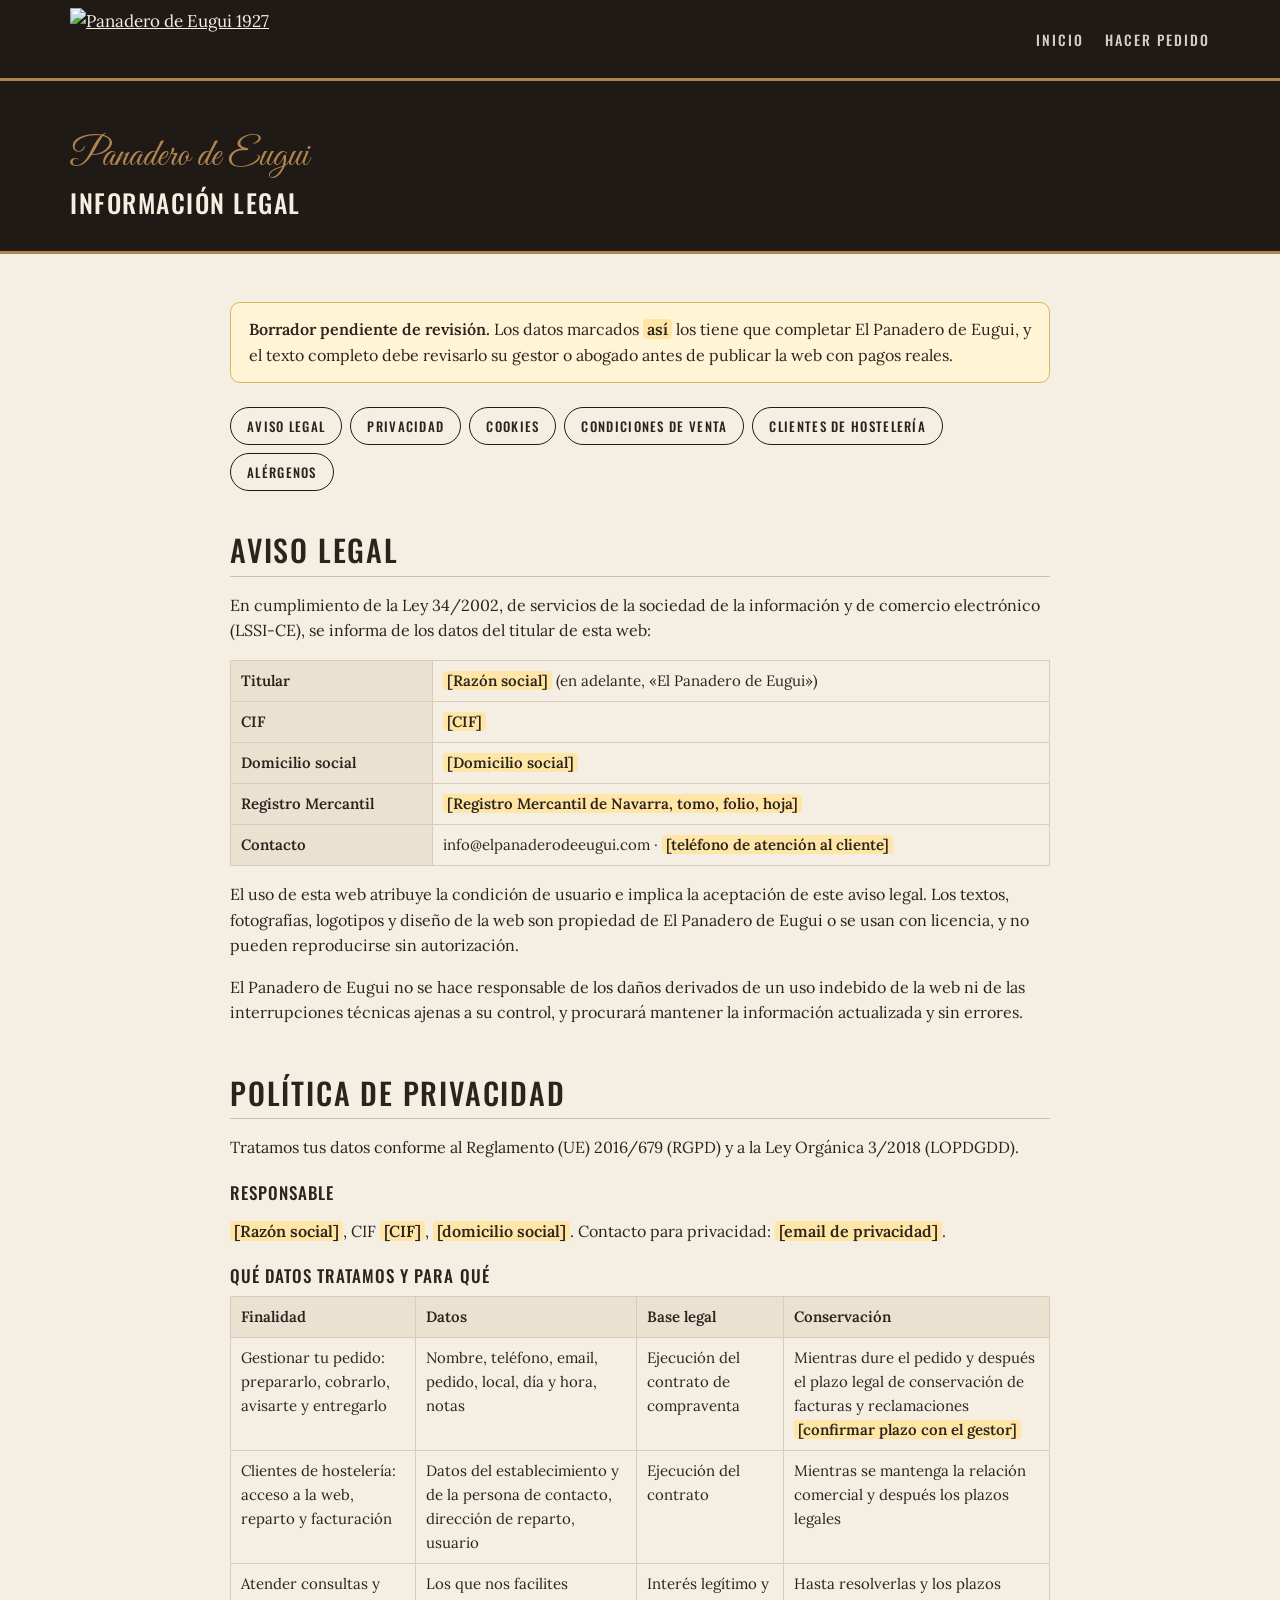
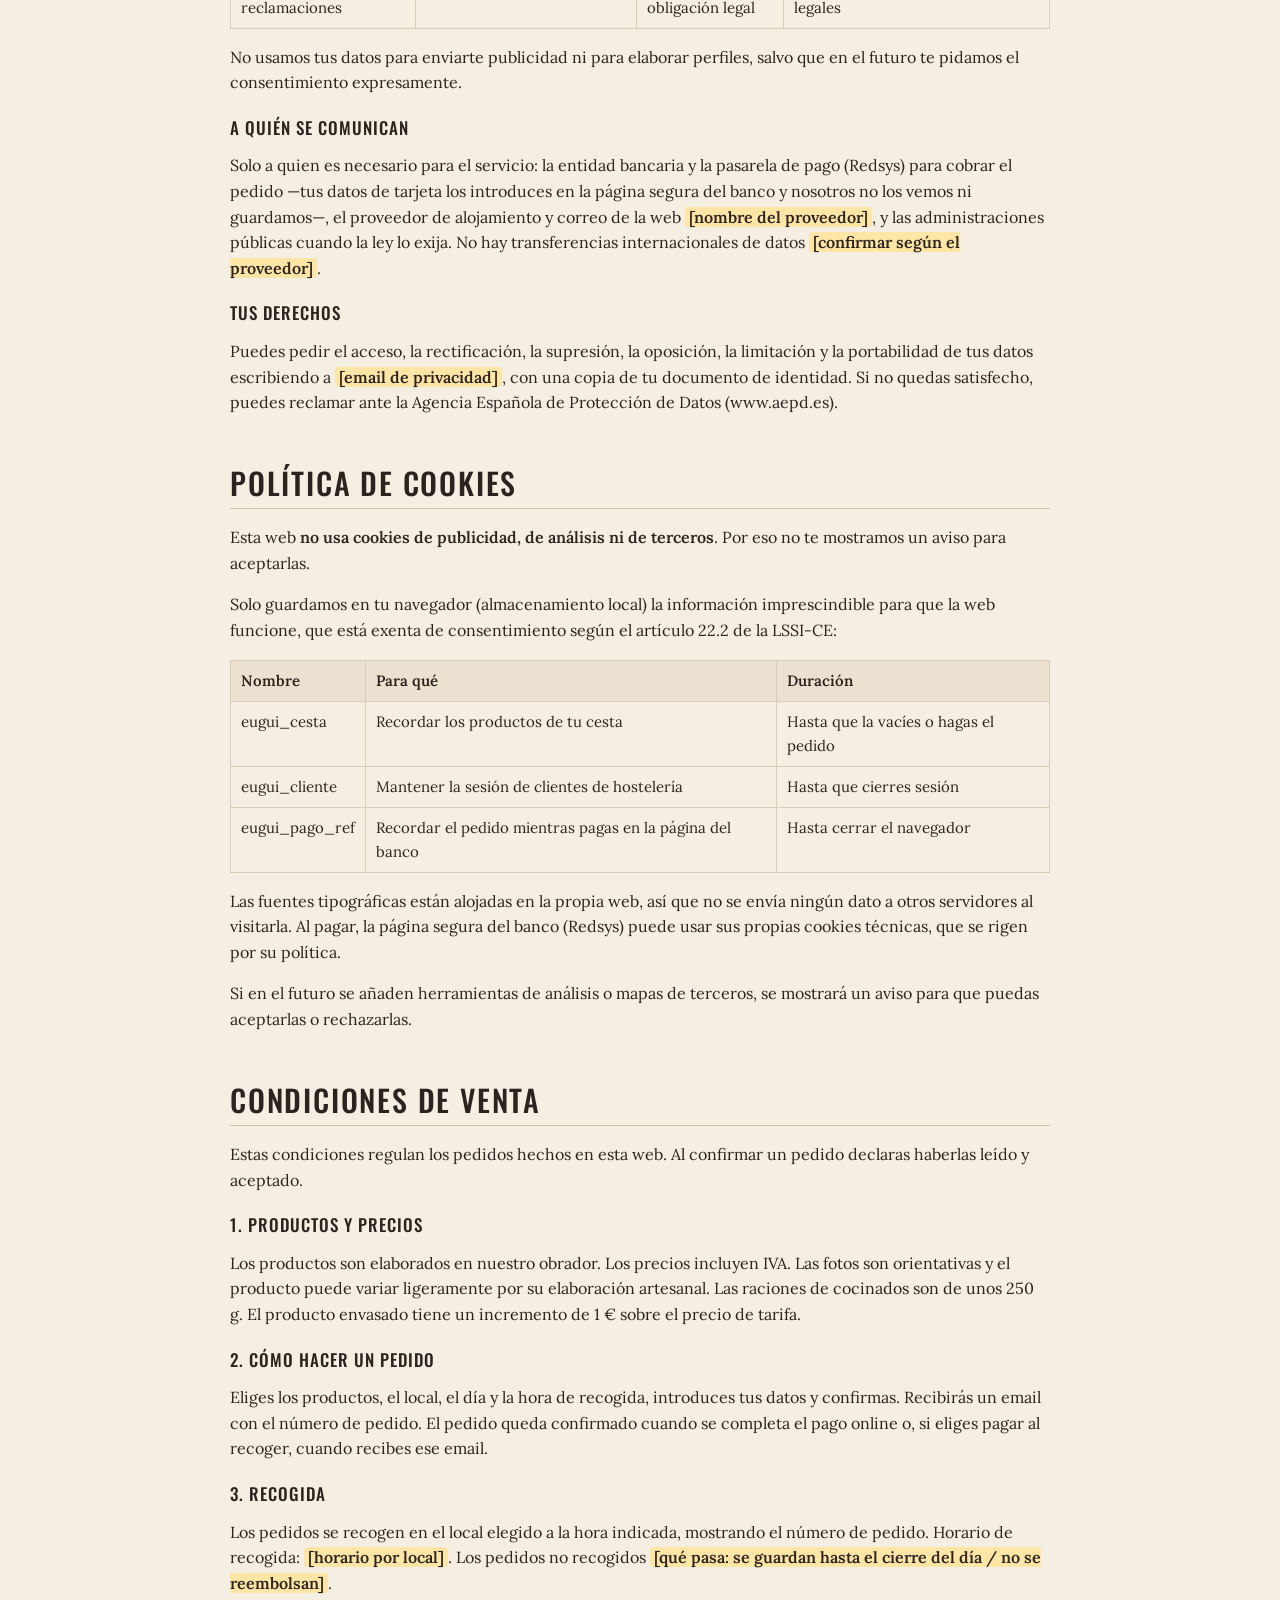
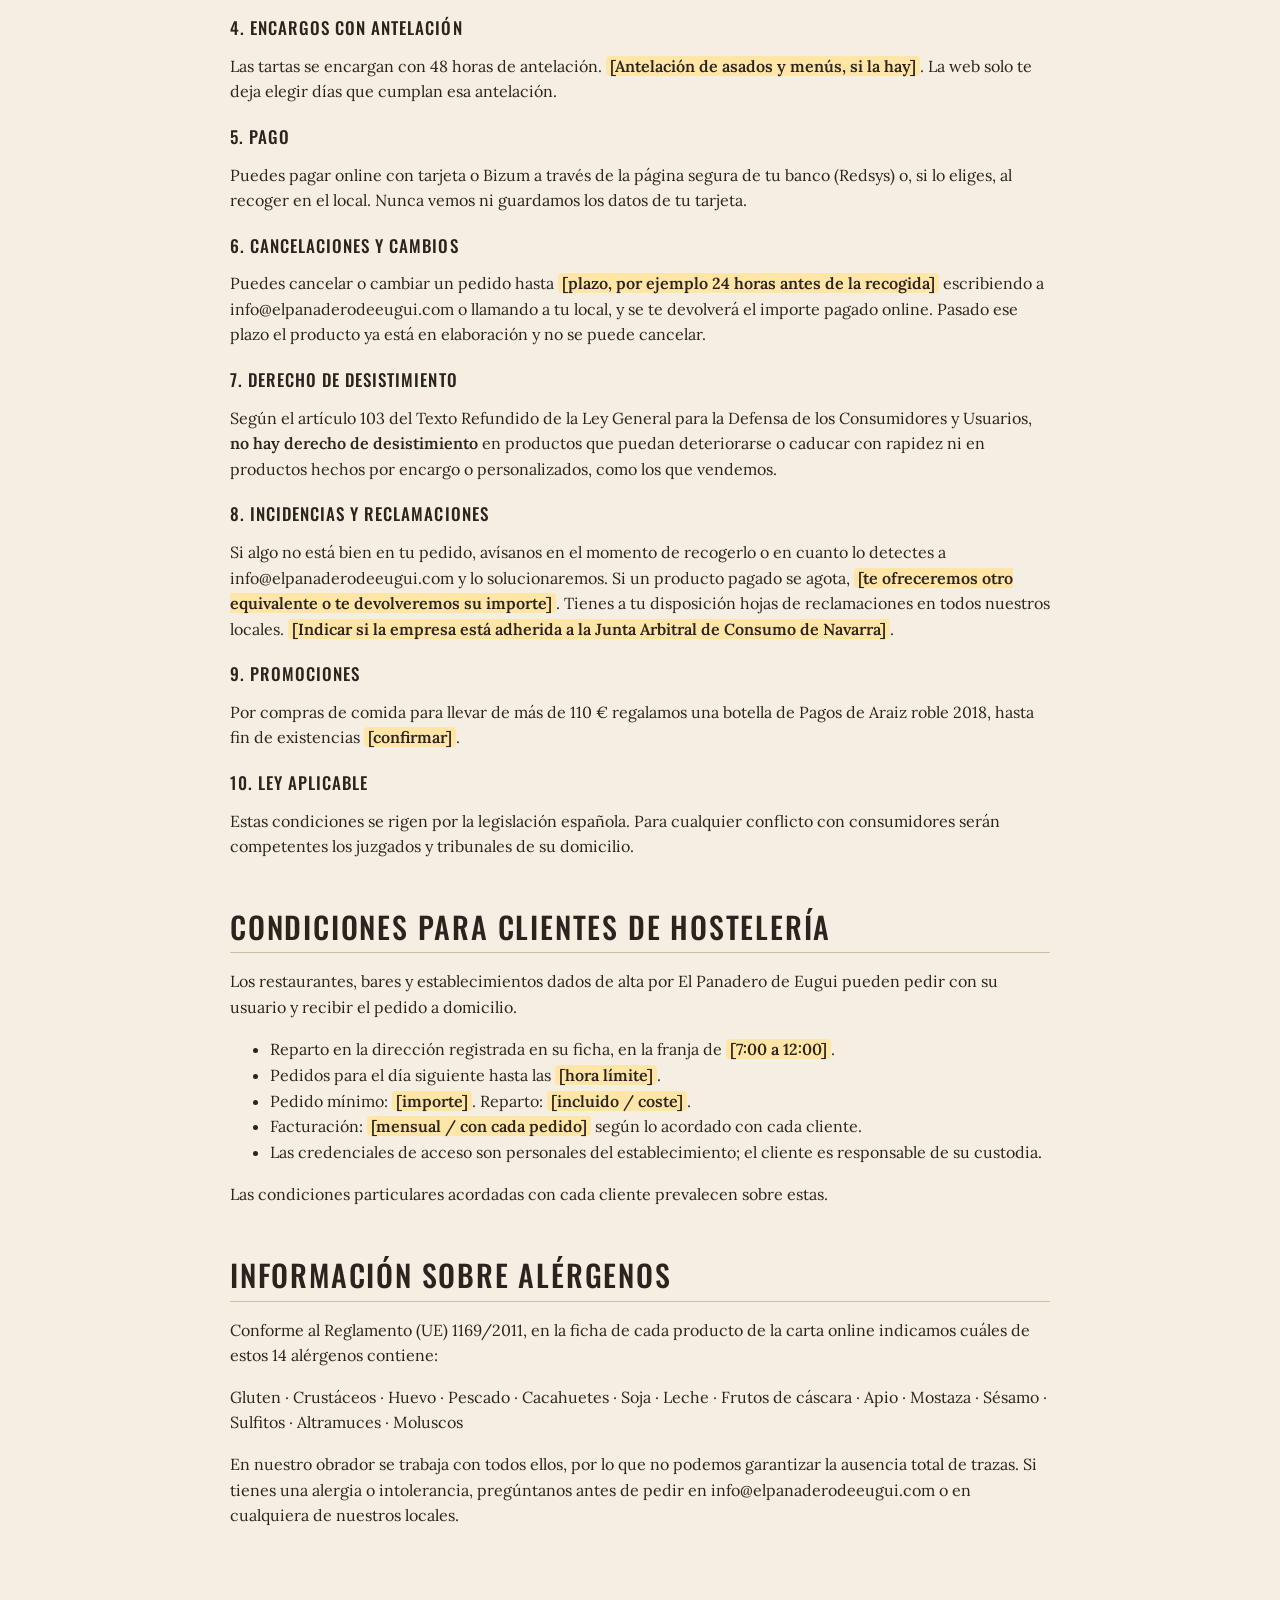
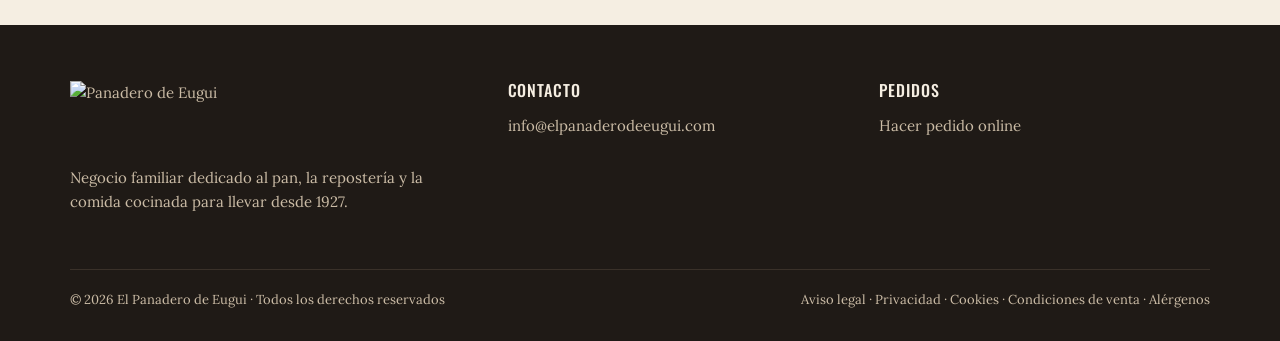
==== legal.html @ a1040582 "Add files via upload" ====
<!doctype html>
<html lang="es">
<head>
<meta charset="utf-8">
<meta name="viewport" content="width=device-width,initial-scale=1">
<title>Información legal · Panadero de Eugui</title>
<meta name="description" content="Pan de masa madre, repostería, cafetería y comida para llevar en Pamplona y Huarte. Haz tu pedido online para recoger en tienda o a domicilio.">
<link rel="stylesheet" href="fuentes.css?v=20261023b">
<style>
:root{
  --negro:#1f1a16; --negro-2:#2a231d; --oro:#b08551; --oro-osc:#8a6436;
  --papel:#f5eee2; --papel-2:#ebe1d0; --texto:#2b241e; --texto-suave:#5e5248;
  --blanco:#fffdf9; --ok:#3f6b3a; --radio:10px;
  --sombra:0 10px 30px rgba(31,26,22,.18);
}
*{box-sizing:border-box}
html{scroll-behavior:smooth}
html,body{overflow-x:clip}
body{margin:0;background:var(--papel);color:var(--texto);font:17px/1.6 Lora,Georgia,serif}
img{max-width:100%;display:block}
a{color:inherit}
h1,h2,h3{font-family:Oswald,Arial Narrow,sans-serif;font-weight:500;letter-spacing:.06em;text-transform:uppercase;line-height:1.15;margin:0 0 .4em}
.script{font-family:"Great Vibes",cursive;text-transform:none;letter-spacing:0;font-weight:400;color:var(--oro)}
.wrap{max-width:1180px;margin:0 auto;padding:0 20px}
.skip{position:absolute;left:-999px;top:0;background:var(--oro);color:#fff;padding:10px 16px;z-index:999}
.skip:focus{left:10px;top:10px}
:focus-visible{outline:3px solid var(--oro);outline-offset:3px}
.btn{display:inline-flex;align-items:center;justify-content:center;gap:.5em;border:0;cursor:pointer;font:500 15px/1 Oswald,sans-serif;letter-spacing:.12em;text-transform:uppercase;padding:16px 26px;border-radius:999px;background:var(--oro);color:#fff;text-decoration:none;transition:background .2s,transform .2s}
.btn:hover{background:var(--oro-osc);transform:translateY(-1px)}
.btn.sec{background:transparent;color:inherit;box-shadow:inset 0 0 0 2px currentColor}
.btn.sec:hover{background:rgba(255,255,255,.08)}
.btn.osc{background:var(--negro)}
.btn[disabled]{opacity:.45;cursor:not-allowed;transform:none}

/* Cabecera */
header.top{position:sticky;top:0;z-index:50;background:var(--negro);color:var(--papel);border-bottom:3px solid var(--oro)}
.top .wrap{display:flex;align-items:center;gap:20px;height:78px}
.logo img{height:62px;width:auto}
nav.menu{display:flex;gap:22px;margin-left:auto}
nav.menu a{font:500 14px Oswald,sans-serif;letter-spacing:.14em;text-transform:uppercase;text-decoration:none;opacity:.85}
nav.menu a:hover{opacity:1;color:var(--oro)}
.carrito-btn{position:relative;background:none;border:2px solid var(--oro);color:var(--papel);border-radius:999px;padding:9px 16px;font:500 14px Oswald,sans-serif;letter-spacing:.1em;cursor:pointer;display:flex;gap:8px;align-items:center}
.carrito-btn .n{background:var(--oro);color:#fff;border-radius:999px;min-width:22px;height:22px;display:inline-grid;place-items:center;font-size:12px}
.hamb{display:none;background:none;border:0;color:var(--papel);font-size:28px;cursor:pointer}

/* Hero */
.hero{position:relative;min-height:min(86vh,720px);display:grid;align-items:center;color:var(--blanco);overflow:hidden}
.hero>img{position:absolute;inset:0;width:100%;height:100%;object-fit:cover}
.hero:after{content:"";position:absolute;inset:0;background:linear-gradient(90deg,rgba(20,16,13,.85) 0%,rgba(20,16,13,.55) 55%,rgba(20,16,13,.2) 100%)}
.hero .wrap{position:relative;z-index:1;padding-top:60px;padding-bottom:60px}
.hero .script{font-size:clamp(34px,5vw,56px);display:block;margin-bottom:6px}
.hero h1{font-size:clamp(40px,7vw,86px);font-weight:600;max-width:11ch;letter-spacing:.03em}
.hero p{max-width:520px;font-size:19px;margin:0 0 28px;color:#efe6d8}
.hero .ctas{display:flex;flex-wrap:wrap;gap:14px}
.hero .sello{display:flex;gap:26px;margin-top:38px;font:500 13px Oswald,sans-serif;letter-spacing:.14em;text-transform:uppercase;color:#e6d7c1;flex-wrap:wrap}
.hero .sello span:before{content:"✦ ";color:var(--oro)}

/* Accesos tipo Coffing */
.accesos{margin-top:-70px;position:relative;z-index:2}
.accesos .grid{display:grid;grid-template-columns:repeat(3,1fr);gap:14px}
.acceso{background:var(--blanco);border-radius:var(--radio);box-shadow:var(--sombra);display:flex;align-items:center;gap:16px;padding:14px 20px 14px 14px;text-decoration:none;border:0;cursor:pointer;text-align:left;font:inherit;color:inherit;transition:transform .2s}
.acceso:hover{transform:translateY(-3px)}
.acceso img{width:72px;height:72px;border-radius:8px;object-fit:cover}
.acceso b{display:block;font:500 17px Oswald,sans-serif;letter-spacing:.08em;text-transform:uppercase}
.acceso small{color:var(--texto-suave);font-size:14px}
.acceso .fl{margin-left:auto;font-size:22px;color:var(--oro)}

section{padding:90px 0}
.titulo{text-align:center;margin-bottom:46px}
.titulo .script{font-size:42px;display:block;line-height:1}
.titulo h2{font-size:clamp(28px,4vw,44px)}
.titulo p{max-width:640px;margin:8px auto 0;color:var(--texto-suave)}
.adorno{width:120px;height:14px;margin:10px auto 0;background:radial-gradient(circle,var(--oro) 3px,transparent 4px) center/14px 14px no-repeat,linear-gradient(var(--oro),var(--oro)) left center/48px 1px no-repeat,linear-gradient(var(--oro),var(--oro)) right center/48px 1px no-repeat}

/* Cómo funciona */
.pasos{display:grid;grid-template-columns:repeat(4,1fr);gap:22px;counter-reset:p}
.paso{background:var(--blanco);border-radius:var(--radio);padding:26px;border-top:4px solid var(--oro)}
.paso:before{counter-increment:p;content:counter(p);font:600 42px Oswald;color:var(--oro);display:block;line-height:1;margin-bottom:8px}
.paso h3{font-size:18px}
.paso p{margin:0;color:var(--texto-suave);font-size:15px}

/* Secciones de producto */
.bloques{display:grid;grid-template-columns:repeat(4,1fr);gap:18px}
.bloque{position:relative;border-radius:var(--radio);overflow:hidden;aspect-ratio:3/4;color:#fff;text-decoration:none;background:#000;cursor:pointer;border:0;padding:0;font:inherit;text-align:left}
.bloque img{width:100%;height:100%;object-fit:cover;transition:transform .5s,opacity .3s;opacity:.85}
.bloque:hover img{transform:scale(1.05);opacity:.7}
.bloque div{position:absolute;inset:auto 0 0 0;padding:22px;background:linear-gradient(transparent,rgba(0,0,0,.8))}
.bloque h3{font-size:22px;margin:0}
.bloque p{margin:4px 0 10px;font-size:14px;color:#eadfcd}
.bloque span{font:500 13px Oswald;letter-spacing:.14em;text-transform:uppercase;color:var(--oro)}

/* Historia */
.historia{background:var(--negro);color:var(--papel)}
.historia .wrap{display:grid;grid-template-columns:1fr 1fr;gap:60px;align-items:center}
.historia img{border-radius:var(--radio);box-shadow:var(--sombra)}
.historia p{color:#d9cdbb}
.historia .script{font-size:44px}

/* Catálogo destacado */
.destacados{display:grid;grid-template-columns:repeat(4,1fr);gap:18px}
.prod{background:var(--blanco);border-radius:var(--radio);overflow:hidden;display:flex;flex-direction:column;box-shadow:0 2px 10px rgba(0,0,0,.05)}
.prod img{aspect-ratio:1;object-fit:cover;width:100%}
.prod .c{padding:16px;display:flex;flex-direction:column;gap:6px;flex:1}
.prod h3{font-size:16px;margin:0}
.prod p{margin:0;font-size:14px;color:var(--texto-suave);flex:1}
.prod .pie{display:flex;align-items:center;justify-content:space-between;margin-top:8px}
.precio{font:600 19px Oswald;color:var(--oro-osc)}
.add{background:var(--negro);color:#fff;border:0;border-radius:999px;padding:9px 16px;font:500 13px Oswald;letter-spacing:.1em;text-transform:uppercase;cursor:pointer}
.add:hover{background:var(--oro)}

/* Locales */
.locales{background:var(--papel-2)}
.locs{display:grid;grid-template-columns:repeat(auto-fit,minmax(200px,1fr));gap:18px}
.loc{background:var(--blanco);border-radius:var(--radio);overflow:hidden}
.loc img{aspect-ratio:3/2;object-fit:cover;width:100%}
.loc .c{padding:18px}
.loc h3{font-size:18px;margin-bottom:4px}
.loc p{margin:0 0 4px;font-size:15px;color:var(--texto-suave)}

/* Insta */
.insta{display:grid;grid-template-columns:repeat(6,1fr);gap:6px}
.insta img{aspect-ratio:1;object-fit:cover;width:100%}

/* Bono */
.bono{background:linear-gradient(rgba(31,26,22,.78),rgba(31,26,22,.78)),var(--bg) center/cover;color:var(--papel);text-align:center}
.bono .script{font-size:46px}
.bono p{max-width:560px;margin:0 auto 26px;color:#e6d9c5}

footer{background:var(--negro);color:#cbbca6;padding:56px 0 30px;font-size:15px}
footer .wrap{display:grid;grid-template-columns:1.2fr 1fr 1fr;gap:40px}
footer h3{color:var(--papel);font-size:16px}
footer a{text-decoration:none}
footer a:hover{color:var(--oro)}
footer .legal{grid-column:1/-1;border-top:1px solid #3a3129;padding-top:20px;font-size:13px;display:flex;justify-content:space-between;flex-wrap:wrap;gap:10px}

/* ===== Tienda (flujo de pedido) ===== */
.capa{position:fixed;inset:0;background:rgba(15,12,10,.6);z-index:80;display:none;align-items:center;justify-content:center;padding:16px}
.capa.on{display:flex}
.modal{background:var(--papel);border-radius:14px;max-width:620px;width:100%;max-height:92vh;overflow:auto;padding:34px;position:relative;box-shadow:var(--sombra)}
.modal h2{font-size:24px}
.cerrar{position:absolute;top:14px;right:14px;background:none;border:0;font-size:28px;cursor:pointer;color:var(--texto);width:44px;height:44px}
.servicios{display:grid;grid-template-columns:1fr 1fr;gap:12px;margin-top:18px}
.serv{background:var(--negro);color:var(--papel);border:0;border-radius:10px;padding:22px 14px;cursor:pointer;font:500 16px Oswald;letter-spacing:.06em;text-align:center}
.serv .ico{font-size:28px;display:block;margin-bottom:6px}
.serv small{display:block;font:400 13px Lora;color:#cdbfa9;margin-top:4px;letter-spacing:0}
.serv:hover,.serv[aria-pressed=true]{background:var(--oro)}
.lista-locales{display:grid;gap:10px;margin-top:16px}
.opt{display:flex;gap:14px;align-items:center;background:var(--blanco);border:2px solid transparent;border-radius:10px;padding:10px;cursor:pointer;text-align:left;font:inherit;color:inherit}
.opt img{width:64px;height:48px;object-fit:cover;border-radius:6px}
.opt b{font:500 16px Oswald;letter-spacing:.05em}
.opt small{display:block;color:var(--texto-suave)}
.opt[aria-pressed=true],.opt:hover{border-color:var(--oro)}
label{display:block;font:500 13px Oswald;letter-spacing:.1em;text-transform:uppercase;margin:16px 0 6px}
input,select,textarea{width:100%;font:16px Lora,serif;padding:12px 14px;border:1px solid #cdbfa9;border-radius:8px;background:var(--blanco);color:var(--texto)}
.fila{display:grid;grid-template-columns:1fr 1fr;gap:12px}
.horas{display:flex;flex-wrap:wrap;gap:8px;margin-top:6px}
.hora{border:1px solid #cdbfa9;background:var(--blanco);border-radius:999px;padding:8px 14px;cursor:pointer;font:15px Lora}
.hora[aria-pressed=true]{background:var(--negro);color:#fff;border-color:var(--negro)}
.aviso{font-size:14px;color:var(--texto-suave);margin-top:8px}
.err{color:#a3321f;font-size:14px;margin-top:8px;min-height:1em}

/* Página de pedido */
#tienda{display:none;padding:0 0 120px;background:var(--papel)}
body.modo-tienda #tienda{display:block}
body.modo-tienda main.inicio{display:none}
.barra-pedido{background:var(--negro-2);color:var(--papel);padding:14px 0;position:sticky;top:81px;z-index:40}
.barra-pedido .wrap{display:flex;gap:16px;align-items:center;flex-wrap:wrap;font-size:15px}
.barra-pedido b{color:var(--oro);font-weight:600}
.barra-pedido button{margin-left:auto;background:none;border:1px solid var(--oro);color:var(--papel);border-radius:999px;padding:6px 14px;cursor:pointer;font:14px Lora}
.tienda-cab{padding:40px 0 10px}
.tabs{display:flex;gap:8px;overflow-x:auto;padding:10px 0 18px;position:sticky;top:137px;background:var(--papel);z-index:30}
.tab{flex:none;border:1px solid var(--negro);background:transparent;border-radius:999px;padding:10px 18px;font:500 14px Oswald;letter-spacing:.1em;text-transform:uppercase;cursor:pointer;color:var(--negro)}
.tab[aria-selected=true]{background:var(--negro);color:var(--papel)}
.cat-tit{margin:34px 0 16px;font-size:26px;display:flex;align-items:center;gap:14px}
.cat-tit:after{content:"";flex:1;height:1px;background:#cdbfa9}
.lista-prod{display:grid;grid-template-columns:repeat(auto-fill,minmax(250px,1fr));gap:18px}
.cant{display:flex;align-items:center;gap:6px}
.cant button{width:34px;height:34px;border-radius:50%;border:1px solid var(--negro);background:var(--blanco);cursor:pointer;font-size:18px;line-height:1}
.cant span{min-width:22px;text-align:center;font:600 16px Oswald}

/* Carrito */
.panel{position:fixed;top:0;right:0;height:100%;width:min(420px,100%);background:var(--blanco);z-index:90;transform:translateX(105%);transition:transform .3s;display:flex;flex-direction:column;box-shadow:-10px 0 30px rgba(0,0,0,.2)}
.panel.on{transform:none}
.panel header{display:flex;align-items:center;justify-content:space-between;padding:20px 22px;border-bottom:1px solid var(--papel-2)}
.panel header h2{margin:0;font-size:22px}
.items{flex:1;overflow:auto;padding:10px 22px}
.item{display:grid;grid-template-columns:56px 1fr auto;gap:12px;align-items:center;padding:12px 0;border-bottom:1px solid var(--papel-2)}
.item img{width:56px;height:56px;border-radius:8px;object-fit:cover}
.item b{font:500 15px Oswald;letter-spacing:.04em}
.item small{display:block;color:var(--texto-suave)}
.panel footer{background:var(--papel);color:var(--texto);padding:20px 22px;display:block}
.tot{display:flex;justify-content:space-between;margin:4px 0;font-size:15px}
.tot.g{font:600 22px Oswald;margin:10px 0 14px}
.vacio{text-align:center;color:var(--texto-suave);padding:50px 10px}
.fondo-panel{position:fixed;inset:0;background:rgba(0,0,0,.4);z-index:85;display:none}
.fondo-panel.on{display:block}
.flotante{position:fixed;bottom:18px;left:50%;transform:translateX(-50%);z-index:60;display:none;box-shadow:var(--sombra)}
body.modo-tienda .flotante.hay{display:inline-flex}

/* Checkout */
.pagos{display:grid;gap:10px;margin-top:6px}
.pago{display:flex;gap:12px;align-items:flex-start;background:var(--blanco);border:2px solid #e0d4c1;border-radius:10px;padding:14px;cursor:pointer}
.pago input{width:auto;margin-top:5px}
.pago.off{opacity:.55;cursor:not-allowed}
.pago b{font:500 16px Oswald;letter-spacing:.05em}
.pago small{display:block;color:var(--texto-suave)}
.resumen{background:var(--blanco);border-radius:10px;padding:14px 16px;margin-top:16px;font-size:15px}
.ok-ico{width:70px;height:70px;border-radius:50%;background:var(--ok);color:#fff;display:grid;place-items:center;font-size:36px;margin:0 auto 14px}
.chk{display:flex;gap:10px;align-items:flex-start;font-size:14px;margin-top:14px}
.chk input{width:auto;margin-top:4px}

@media (max-width:980px){
  nav.menu{display:none;position:absolute;top:81px;left:0;right:0;background:var(--negro);flex-direction:column;padding:16px 20px;gap:14px}
  nav.menu.on{display:flex}
  .hamb{display:block}
  .carrito-btn{margin-left:auto}
  .accesos .grid,.bloques,.destacados{grid-template-columns:repeat(2,1fr)}
  .pasos{grid-template-columns:repeat(2,1fr)}
  .historia .wrap{grid-template-columns:1fr}
  .insta{grid-template-columns:repeat(3,1fr)}
  footer .wrap{grid-template-columns:1fr}
}
@media (max-width:600px){
  body{font-size:16px}
  .top .wrap{height:68px}.logo img{height:52px}
  nav.menu{top:71px}.barra-pedido{top:71px}.tabs{top:127px}
  .accesos{margin-top:-40px}
  .accesos .grid,.bloques,.destacados,.pasos{grid-template-columns:1fr}
  .bloque{aspect-ratio:16/10}
  .servicios,.fila{grid-template-columns:1fr}
  .modal{padding:26px 18px}
  section{padding:64px 0}
  .carrito-btn .t{display:none}
}
@media (prefers-reduced-motion:reduce){*{transition:none!important;scroll-behavior:auto!important}}
</style>
</head>
<body>
<style>
.legal-cab{background:var(--negro);color:var(--papel);padding:46px 0 34px;border-bottom:3px solid var(--oro)}
.legal-cab h1{margin:0}
.legal-cab .script{font-size:clamp(26px,3.5vw,38px);display:block}
.borrador{background:#fff4d6;border:1px solid #d9b65b;border-radius:10px;padding:14px 18px;margin:28px 0 0;font-size:15px}
.indice{display:flex;flex-wrap:wrap;gap:8px;margin:24px 0 8px}
.indice a{border:1px solid var(--negro);border-radius:999px;padding:8px 16px;text-decoration:none;font:500 13px Oswald,sans-serif;letter-spacing:.1em;text-transform:uppercase}
.legal-txt{max-width:820px;padding:20px 0 80px}
.legal-txt section{padding:34px 0 0;scroll-margin-top:100px}
.legal-txt h2{font-size:clamp(22px,3vw,30px);border-bottom:1px solid #cdbfa9;padding-bottom:8px}
.legal-txt h3{font-size:17px;margin-top:22px}
.legal-txt p,.legal-txt li{color:var(--texto);font-size:16px}
.legal-txt table{border-collapse:collapse;width:100%;font-size:15px;margin:10px 0}
.legal-txt th,.legal-txt td{border:1px solid #d9cdb9;padding:8px 10px;text-align:left;vertical-align:top}
.legal-txt th{background:var(--papel-2)}
.pend{background:#ffe6a6;border-radius:4px;padding:0 4px;font-weight:600}
.top .wrap{justify-content:space-between}
</style>
<header class="top"><div class="wrap">
  <a class="logo" href="index.html?v=20261023b" aria-label="Panadero de Eugui, inicio"><img data-img="logo" src="[data-uri]" alt="Panadero de Eugui 1927"></a>
  <nav class="menu" style="display:flex;margin-left:auto"><a href="index.html?v=20261023b">Inicio</a><a href="pedidos.html?v=20261023b">Hacer pedido</a></nav>
</div></header>
<section class="legal-cab" style="padding:46px 0 34px"><div class="wrap"><span class="script">Panadero de Eugui</span><h1>Información legal</h1></div></section>
<div class="wrap legal-txt">
  <p class="borrador"><b>Borrador pendiente de revisión.</b> Los datos marcados <span class="pend">así</span> los tiene que completar El Panadero de Eugui, y el texto completo debe revisarlo su gestor o abogado antes de publicar la web con pagos reales.</p>
  <nav class="indice" aria-label="Apartados"><a href="#aviso-legal">Aviso legal</a><a href="#privacidad">Privacidad</a><a href="#cookies">Cookies</a><a href="#condiciones">Condiciones de venta</a><a href="#hosteleria">Clientes de hostelería</a><a href="#alergenos">Alérgenos</a></nav>

  <section id="aviso-legal">
    <h2>Aviso legal</h2>
    <p>En cumplimiento de la Ley 34/2002, de servicios de la sociedad de la información y de comercio electrónico (LSSI-CE), se informa de los datos del titular de esta web:</p>
    <table>
      <tr><th>Titular</th><td><span class="pend">[Razón social]</span> (en adelante, «El Panadero de Eugui»)</td></tr>
      <tr><th>CIF</th><td><span class="pend">[CIF]</span></td></tr>
      <tr><th>Domicilio social</th><td><span class="pend">[Domicilio social]</span></td></tr>
      <tr><th>Registro Mercantil</th><td><span class="pend">[Registro Mercantil de Navarra, tomo, folio, hoja]</span></td></tr>
      <tr><th>Contacto</th><td>info@elpanaderodeeugui.com · <span class="pend">[teléfono de atención al cliente]</span></td></tr>
    </table>
    <p>El uso de esta web atribuye la condición de usuario e implica la aceptación de este aviso legal. Los textos, fotografías, logotipos y diseño de la web son propiedad de El Panadero de Eugui o se usan con licencia, y no pueden reproducirse sin autorización.</p>
    <p>El Panadero de Eugui no se hace responsable de los daños derivados de un uso indebido de la web ni de las interrupciones técnicas ajenas a su control, y procurará mantener la información actualizada y sin errores.</p>
  </section>

  <section id="privacidad">
    <h2>Política de privacidad</h2>
    <p>Tratamos tus datos conforme al Reglamento (UE) 2016/679 (RGPD) y a la Ley Orgánica 3/2018 (LOPDGDD).</p>
    <h3>Responsable</h3>
    <p><span class="pend">[Razón social]</span>, CIF <span class="pend">[CIF]</span>, <span class="pend">[domicilio social]</span>. Contacto para privacidad: <span class="pend">[email de privacidad]</span>.</p>
    <h3>Qué datos tratamos y para qué</h3>
    <table>
      <tr><th>Finalidad</th><th>Datos</th><th>Base legal</th><th>Conservación</th></tr>
      <tr><td>Gestionar tu pedido: prepararlo, cobrarlo, avisarte y entregarlo</td><td>Nombre, teléfono, email, pedido, local, día y hora, notas</td><td>Ejecución del contrato de compraventa</td><td>Mientras dure el pedido y después el plazo legal de conservación de facturas y reclamaciones <span class="pend">[confirmar plazo con el gestor]</span></td></tr>
      <tr><td>Clientes de hostelería: acceso a la web, reparto y facturación</td><td>Datos del establecimiento y de la persona de contacto, dirección de reparto, usuario</td><td>Ejecución del contrato</td><td>Mientras se mantenga la relación comercial y después los plazos legales</td></tr>
      <tr><td>Atender consultas y reclamaciones</td><td>Los que nos facilites</td><td>Interés legítimo y obligación legal</td><td>Hasta resolverlas y los plazos legales</td></tr>
    </table>
    <p>No usamos tus datos para enviarte publicidad ni para elaborar perfiles, salvo que en el futuro te pidamos el consentimiento expresamente.</p>
    <h3>A quién se comunican</h3>
    <p>Solo a quien es necesario para el servicio: la entidad bancaria y la pasarela de pago (Redsys) para cobrar el pedido —tus datos de tarjeta los introduces en la página segura del banco y nosotros no los vemos ni guardamos—, el proveedor de alojamiento y correo de la web <span class="pend">[nombre del proveedor]</span>, y las administraciones públicas cuando la ley lo exija. No hay transferencias internacionales de datos <span class="pend">[confirmar según el proveedor]</span>.</p>
    <h3>Tus derechos</h3>
    <p>Puedes pedir el acceso, la rectificación, la supresión, la oposición, la limitación y la portabilidad de tus datos escribiendo a <span class="pend">[email de privacidad]</span>, con una copia de tu documento de identidad. Si no quedas satisfecho, puedes reclamar ante la Agencia Española de Protección de Datos (www.aepd.es).</p>
  </section>

  <section id="cookies">
    <h2>Política de cookies</h2>
    <p>Esta web <b>no usa cookies de publicidad, de análisis ni de terceros</b>. Por eso no te mostramos un aviso para aceptarlas.</p>
    <p>Solo guardamos en tu navegador (almacenamiento local) la información imprescindible para que la web funcione, que está exenta de consentimiento según el artículo 22.2 de la LSSI-CE:</p>
    <table>
      <tr><th>Nombre</th><th>Para qué</th><th>Duración</th></tr>
      <tr><td>eugui_cesta</td><td>Recordar los productos de tu cesta</td><td>Hasta que la vacíes o hagas el pedido</td></tr>
      <tr><td>eugui_cliente</td><td>Mantener la sesión de clientes de hostelería</td><td>Hasta que cierres sesión</td></tr>
      <tr><td>eugui_pago_ref</td><td>Recordar el pedido mientras pagas en la página del banco</td><td>Hasta cerrar el navegador</td></tr>
    </table>
    <p>Las fuentes tipográficas están alojadas en la propia web, así que no se envía ningún dato a otros servidores al visitarla. Al pagar, la página segura del banco (Redsys) puede usar sus propias cookies técnicas, que se rigen por su política.</p>
    <p>Si en el futuro se añaden herramientas de análisis o mapas de terceros, se mostrará un aviso para que puedas aceptarlas o rechazarlas.</p>
  </section>

  <section id="condiciones">
    <h2>Condiciones de venta</h2>
    <p>Estas condiciones regulan los pedidos hechos en esta web. Al confirmar un pedido declaras haberlas leído y aceptado.</p>
    <h3>1. Productos y precios</h3>
    <p>Los productos son elaborados en nuestro obrador. Los precios incluyen IVA. Las fotos son orientativas y el producto puede variar ligeramente por su elaboración artesanal. Las raciones de cocinados son de unos 250 g. El producto envasado tiene un incremento de 1 € sobre el precio de tarifa.</p>
    <h3>2. Cómo hacer un pedido</h3>
    <p>Eliges los productos, el local, el día y la hora de recogida, introduces tus datos y confirmas. Recibirás un email con el número de pedido. El pedido queda confirmado cuando se completa el pago online o, si eliges pagar al recoger, cuando recibes ese email.</p>
    <h3>3. Recogida</h3>
    <p>Los pedidos se recogen en el local elegido a la hora indicada, mostrando el número de pedido. Horario de recogida: <span class="pend">[horario por local]</span>. Los pedidos no recogidos <span class="pend">[qué pasa: se guardan hasta el cierre del día / no se reembolsan]</span>.</p>
    <h3>4. Encargos con antelación</h3>
    <p>Las tartas se encargan con 48 horas de antelación. <span class="pend">[Antelación de asados y menús, si la hay]</span>. La web solo te deja elegir días que cumplan esa antelación.</p>
    <h3>5. Pago</h3>
    <p>Puedes pagar online con tarjeta o Bizum a través de la página segura de tu banco (Redsys) o, si lo eliges, al recoger en el local. Nunca vemos ni guardamos los datos de tu tarjeta.</p>
    <h3>6. Cancelaciones y cambios</h3>
    <p>Puedes cancelar o cambiar un pedido hasta <span class="pend">[plazo, por ejemplo 24 horas antes de la recogida]</span> escribiendo a info@elpanaderodeeugui.com o llamando a tu local, y se te devolverá el importe pagado online. Pasado ese plazo el producto ya está en elaboración y no se puede cancelar.</p>
    <h3>7. Derecho de desistimiento</h3>
    <p>Según el artículo 103 del Texto Refundido de la Ley General para la Defensa de los Consumidores y Usuarios, <b>no hay derecho de desistimiento</b> en productos que puedan deteriorarse o caducar con rapidez ni en productos hechos por encargo o personalizados, como los que vendemos.</p>
    <h3>8. Incidencias y reclamaciones</h3>
    <p>Si algo no está bien en tu pedido, avísanos en el momento de recogerlo o en cuanto lo detectes a info@elpanaderodeeugui.com y lo solucionaremos. Si un producto pagado se agota, <span class="pend">[te ofreceremos otro equivalente o te devolveremos su importe]</span>. Tienes a tu disposición hojas de reclamaciones en todos nuestros locales. <span class="pend">[Indicar si la empresa está adherida a la Junta Arbitral de Consumo de Navarra]</span>.</p>
    <h3>9. Promociones</h3>
    <p>Por compras de comida para llevar de más de 110 € regalamos una botella de Pagos de Araiz roble 2018, hasta fin de existencias <span class="pend">[confirmar]</span>.</p>
    <h3>10. Ley aplicable</h3>
    <p>Estas condiciones se rigen por la legislación española. Para cualquier conflicto con consumidores serán competentes los juzgados y tribunales de su domicilio.</p>
  </section>

  <section id="hosteleria">
    <h2>Condiciones para clientes de hostelería</h2>
    <p>Los restaurantes, bares y establecimientos dados de alta por El Panadero de Eugui pueden pedir con su usuario y recibir el pedido a domicilio.</p>
    <ul>
      <li>Reparto en la dirección registrada en su ficha, en la franja de <span class="pend">[7:00 a 12:00]</span>.</li>
      <li>Pedidos para el día siguiente hasta las <span class="pend">[hora límite]</span>.</li>
      <li>Pedido mínimo: <span class="pend">[importe]</span>. Reparto: <span class="pend">[incluido / coste]</span>.</li>
      <li>Facturación: <span class="pend">[mensual / con cada pedido]</span> según lo acordado con cada cliente.</li>
      <li>Las credenciales de acceso son personales del establecimiento; el cliente es responsable de su custodia.</li>
    </ul>
    <p>Las condiciones particulares acordadas con cada cliente prevalecen sobre estas.</p>
  </section>

  <section id="alergenos">
    <h2>Información sobre alérgenos</h2>
    <p>Conforme al Reglamento (UE) 1169/2011, en la ficha de cada producto de la carta online indicamos cuáles de estos 14 alérgenos contiene:</p>
    <p>Gluten · Crustáceos · Huevo · Pescado · Cacahuetes · Soja · Leche · Frutos de cáscara · Apio · Mostaza · Sésamo · Sulfitos · Altramuces · Moluscos</p>
    <p>En nuestro obrador se trabaja con todos ellos, por lo que no podemos garantizar la ausencia total de trazas. Si tienes una alergia o intolerancia, pregúntanos antes de pedir en info@elpanaderodeeugui.com o en cualquiera de nuestros locales.</p>
  </section>
</div>

<footer>
  <div class="wrap">
    <div>
      <img data-img="logo" src="[data-uri]" alt="Panadero de Eugui" style="height:70px;margin-bottom:14px">
      <p>Negocio familiar dedicado al pan, la repostería y la comida cocinada para llevar desde 1927.</p>
    </div>
    <div><h3>Contacto</h3><p><a href="mailto:info@elpanaderodeeugui.com">info@elpanaderodeeugui.com</a></p></div>
    <div><h3>Pedidos</h3><p><a href="pedidos.html?v=20261023b">Hacer pedido online</a></p></div>
    <div class="legal"><span>© 2026 El Panadero de Eugui · Todos los derechos reservados</span><span><a href="#aviso-legal">Aviso legal</a> · <a href="#privacidad">Privacidad</a> · <a href="#cookies">Cookies</a> · <a href="#condiciones">Condiciones de venta</a> · <a href="#alergenos">Alérgenos</a></span></div>
  </div>
</footer>
<script src="imagenes.js?v=20261023b"></script>
<script>document.querySelectorAll('[data-img]').forEach(i=>i.src=(typeof IMG!=='undefined'&&IMG[i.dataset.img])||i.src);</script>
</body>
</html>
---- fuentes.css ----
/* Fuentes alojadas en la propia web (sin llamadas a Google): Oswald, Lora y Great Vibes · SIL Open Font License */
@font-face{font-family:'Oswald';font-style:normal;font-weight:400;font-display:swap;src:url([data-uri]) format('woff2')}
@font-face{font-family:'Oswald';font-style:normal;font-weight:500;font-display:swap;src:url([data-uri]) format('woff2')}
@font-face{font-family:'Oswald';font-style:normal;font-weight:600;font-display:swap;src:url([data-uri]) format('woff2')}
@font-face{font-family:'Lora';font-style:normal;font-weight:400;font-display:swap;src:url([data-uri]) format('woff2')}
@font-face{font-family:'Lora';font-style:normal;font-weight:600;font-display:swap;src:url([data-uri]) format('woff2')}
@font-face{font-family:'Lora';font-style:italic;font-weight:400;font-display:swap;src:url([data-uri]) format('woff2')}
@font-face{font-family:'Great Vibes';font-style:normal;font-weight:400;font-display:swap;src:url([data-uri]) format('woff2')}
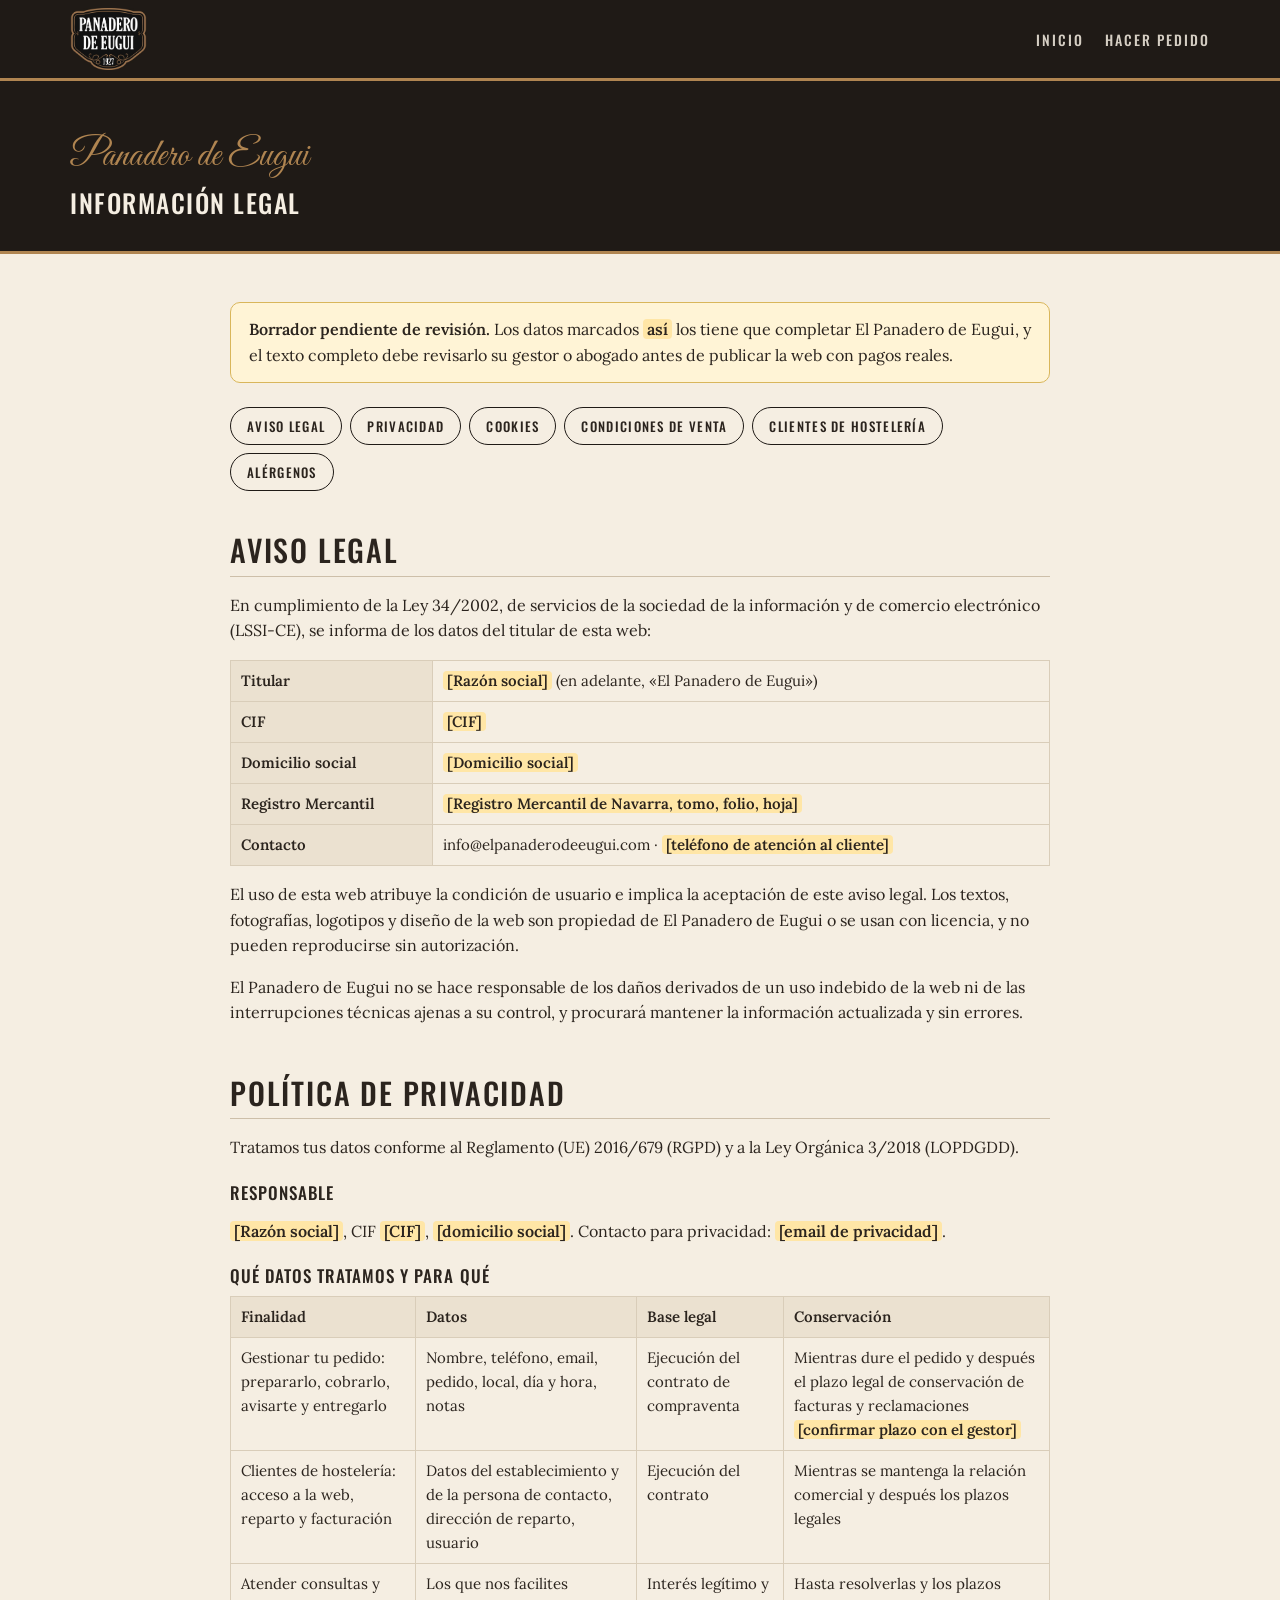
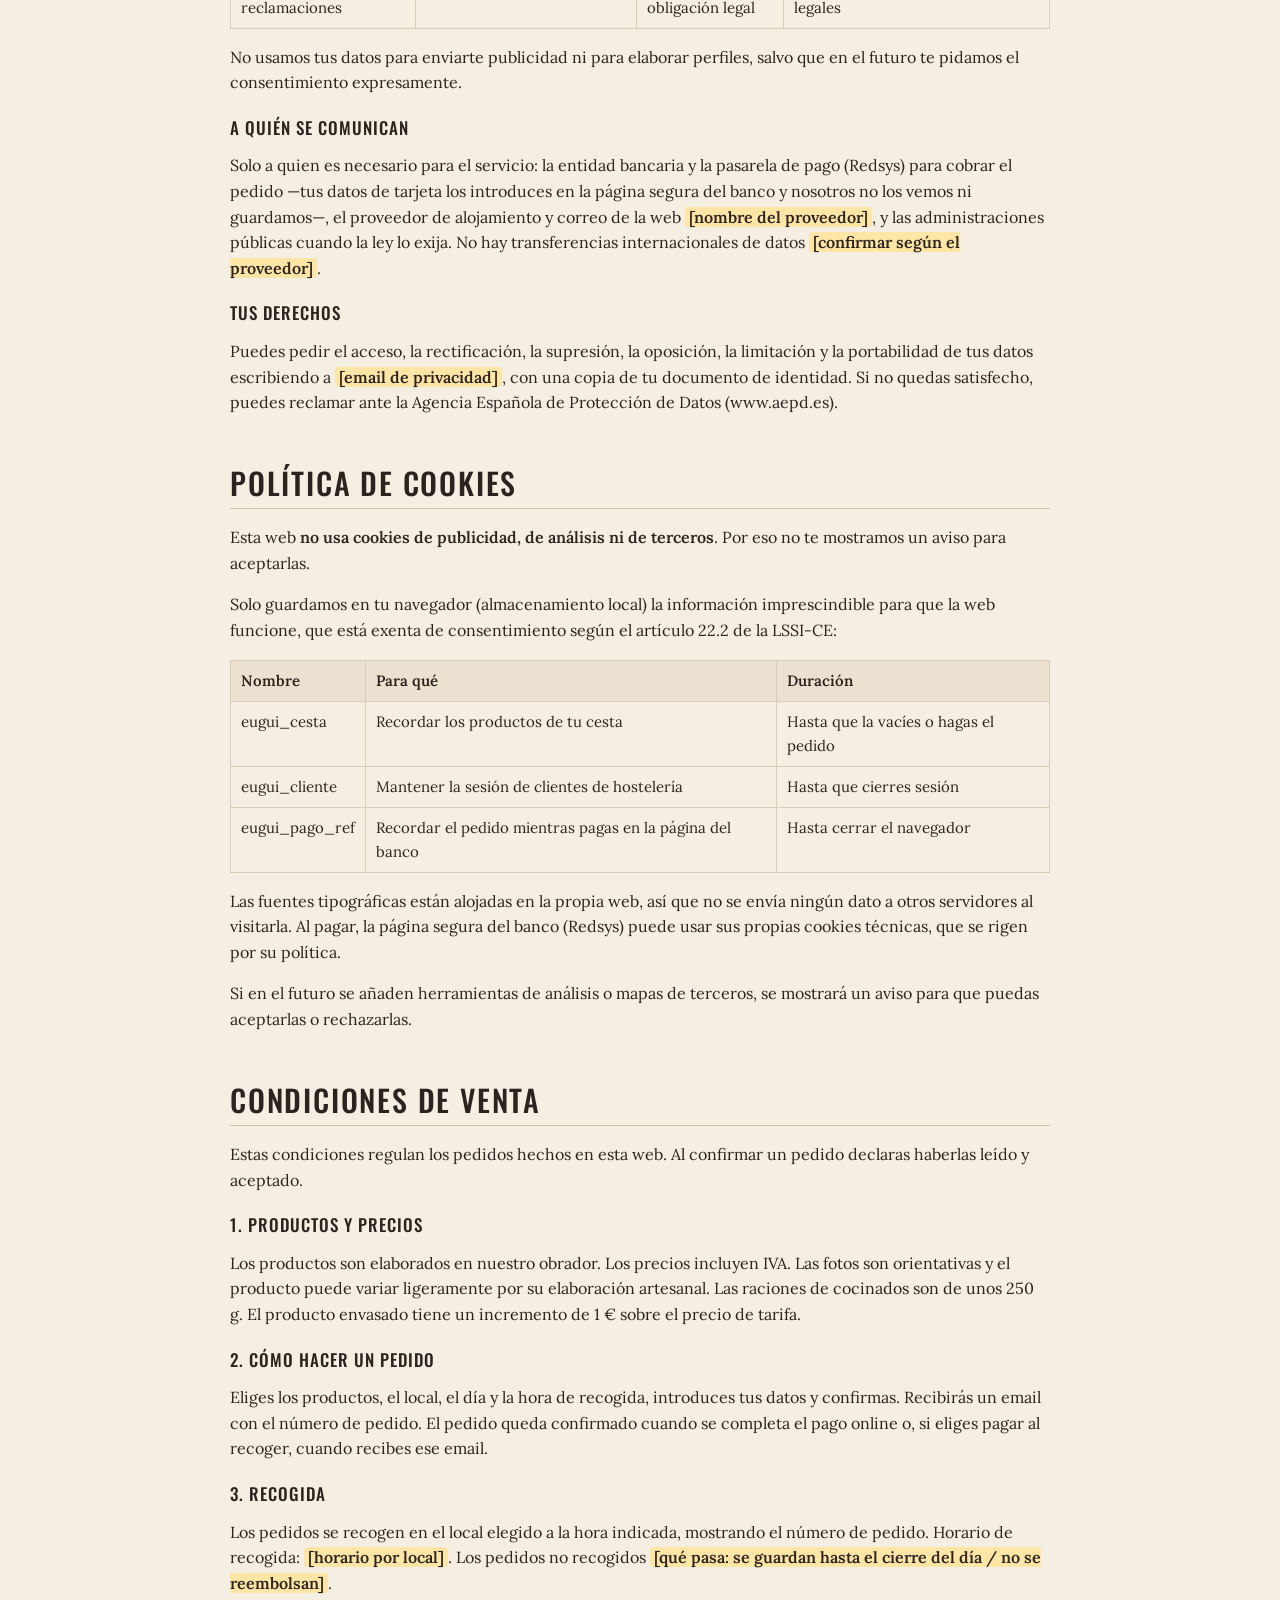
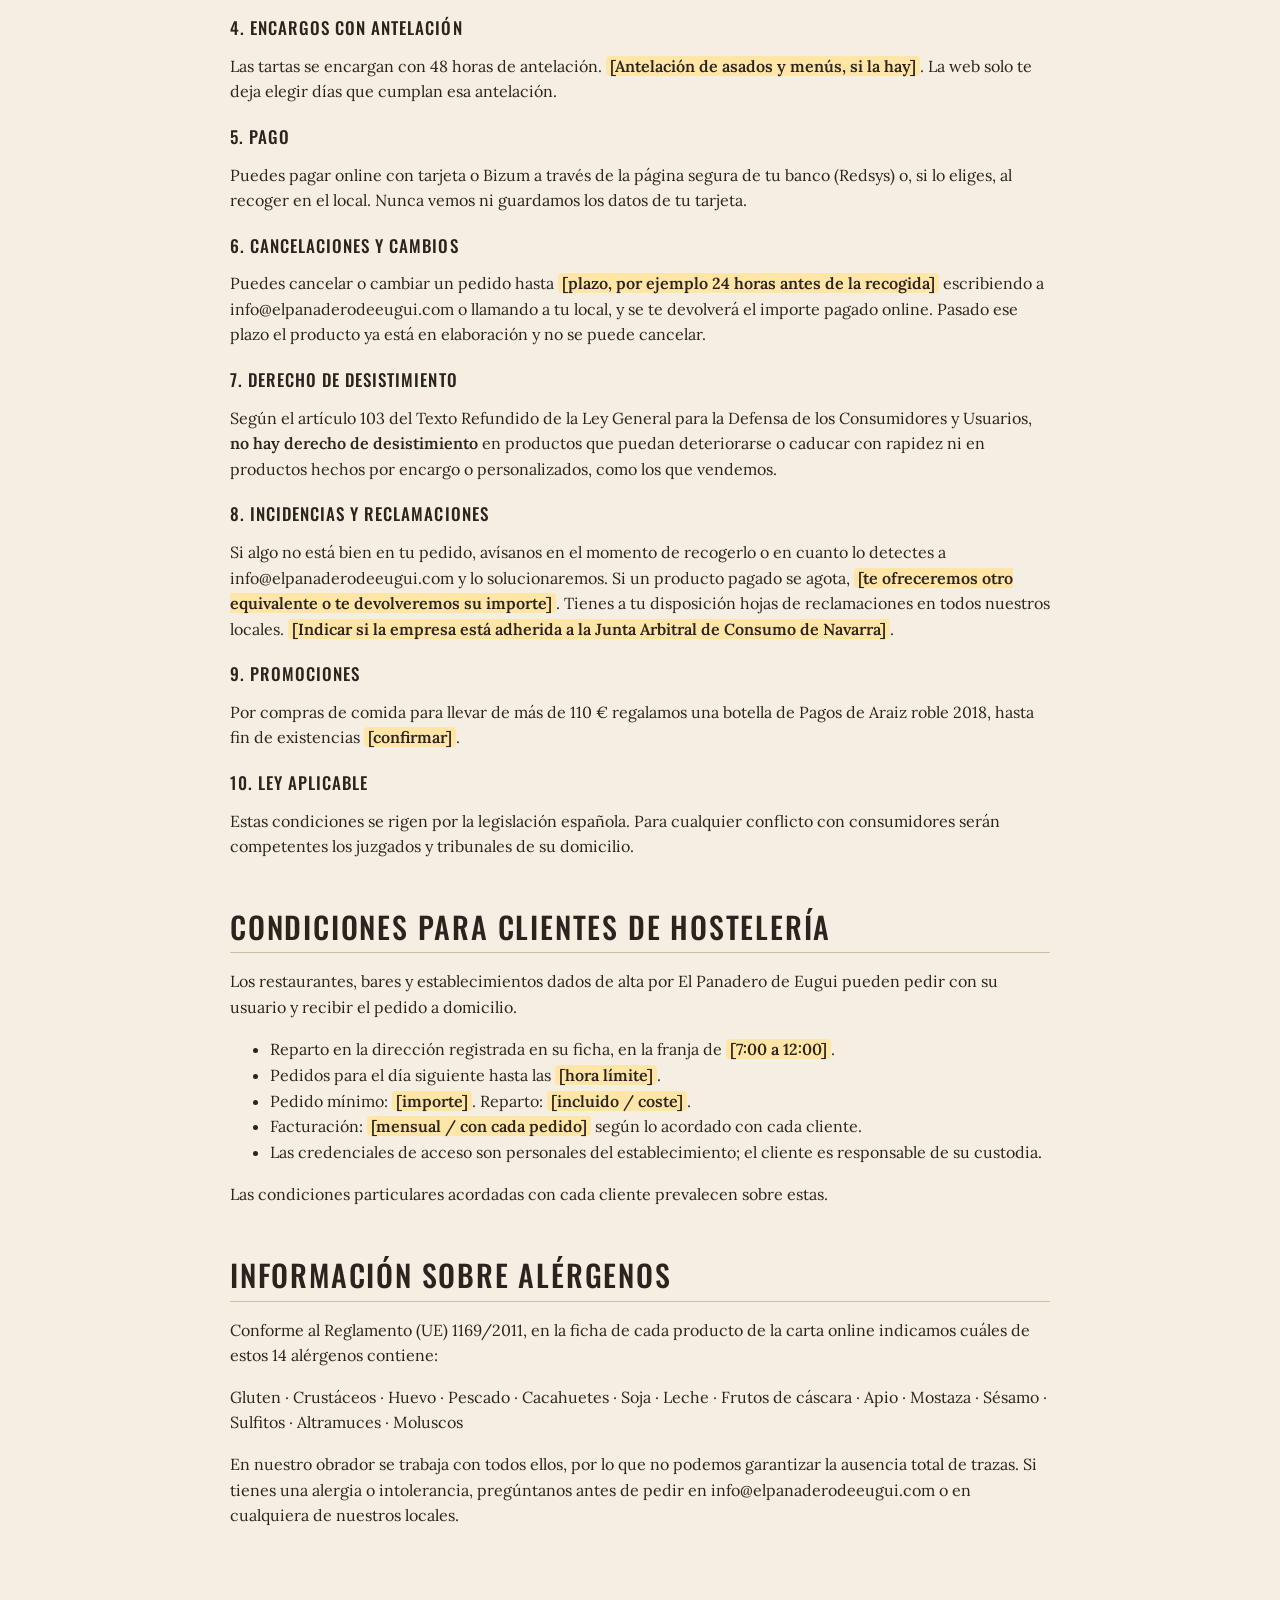
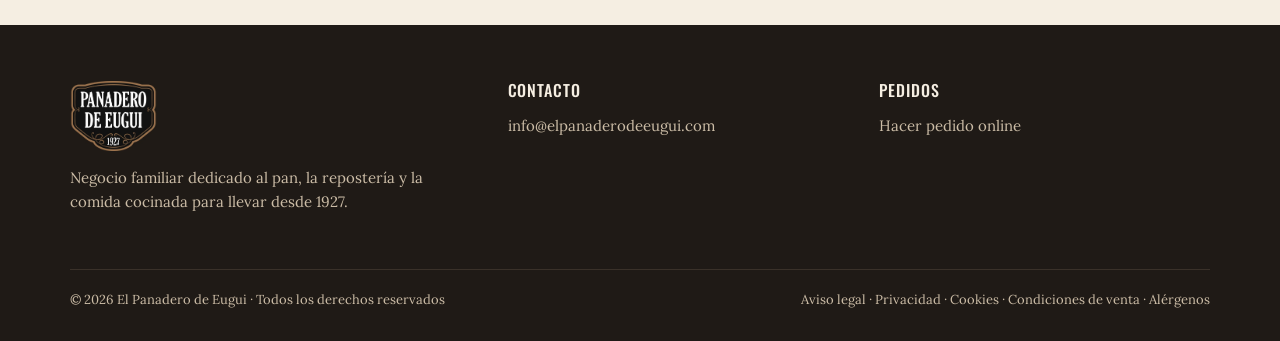
==== commit 543615dd: "Add files via upload" ====
--- a/legal.html
+++ b/legal.html
@@ -5,7 +5,7 @@
 <meta name="viewport" content="width=device-width,initial-scale=1">
 <title>Información legal · Panadero de Eugui</title>
 <meta name="description" content="Pan de masa madre, repostería, cafetería y comida para llevar en Pamplona y Huarte. Haz tu pedido online para recoger en tienda o a domicilio.">
-<link rel="stylesheet" href="fuentes.css?v=20261023b">
+<link rel="stylesheet" href="fuentes.css?v=20261023c">
 <style>
 :root{
   --negro:#1f1a16; --negro-2:#2a231d; --oro:#b08551; --oro-osc:#8a6436;
@@ -255,8 +255,8 @@
 .top .wrap{justify-content:space-between}
 </style>
 <header class="top"><div class="wrap">
-  <a class="logo" href="index.html?v=20261023b" aria-label="Panadero de Eugui, inicio"><img data-img="logo" src="[data-uri]" alt="Panadero de Eugui 1927"></a>
-  <nav class="menu" style="display:flex;margin-left:auto"><a href="index.html?v=20261023b">Inicio</a><a href="pedidos.html?v=20261023b">Hacer pedido</a></nav>
+  <a class="logo" href="index.html?v=20261023c" aria-label="Panadero de Eugui, inicio"><img data-img="logo" src="[data-uri]" alt="Panadero de Eugui 1927"></a>
+  <nav class="menu" style="display:flex;margin-left:auto"><a href="index.html?v=20261023c">Inicio</a><a href="pedidos.html?v=20261023c">Hacer pedido</a></nav>
 </div></header>
 <section class="legal-cab" style="padding:46px 0 34px"><div class="wrap"><span class="script">Panadero de Eugui</span><h1>Información legal</h1></div></section>
 <div class="wrap legal-txt">
@@ -363,11 +363,11 @@
       <p>Negocio familiar dedicado al pan, la repostería y la comida cocinada para llevar desde 1927.</p>
     </div>
     <div><h3>Contacto</h3><p><a href="mailto:info@elpanaderodeeugui.com">info@elpanaderodeeugui.com</a></p></div>
-    <div><h3>Pedidos</h3><p><a href="pedidos.html?v=20261023b">Hacer pedido online</a></p></div>
+    <div><h3>Pedidos</h3><p><a href="pedidos.html?v=20261023c">Hacer pedido online</a></p></div>
     <div class="legal"><span>© 2026 El Panadero de Eugui · Todos los derechos reservados</span><span><a href="#aviso-legal">Aviso legal</a> · <a href="#privacidad">Privacidad</a> · <a href="#cookies">Cookies</a> · <a href="#condiciones">Condiciones de venta</a> · <a href="#alergenos">Alérgenos</a></span></div>
   </div>
 </footer>
-<script src="imagenes.js?v=20261023b"></script>
+<script src="imagenes.js?v=20261023c"></script>
 <script>document.querySelectorAll('[data-img]').forEach(i=>i.src=(typeof IMG!=='undefined'&&IMG[i.dataset.img])||i.src);</script>
 </body>
 </html>
